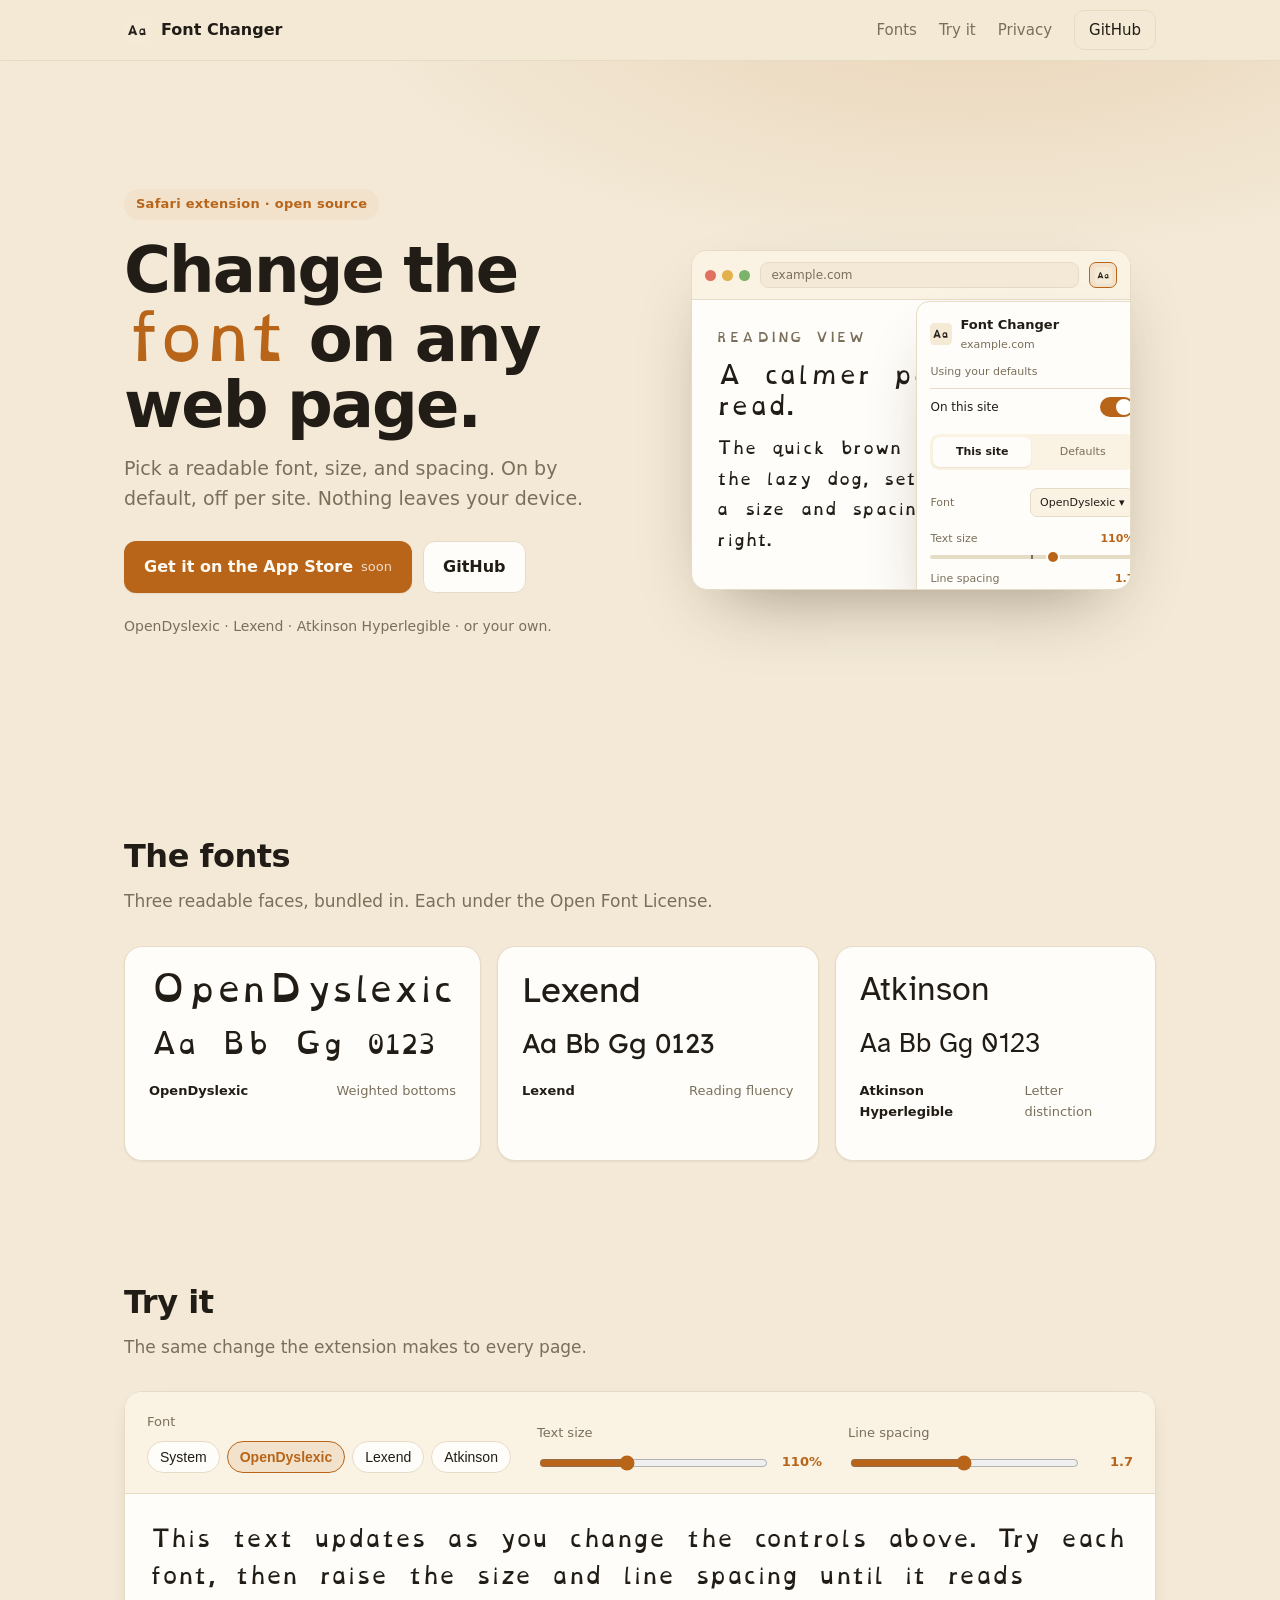
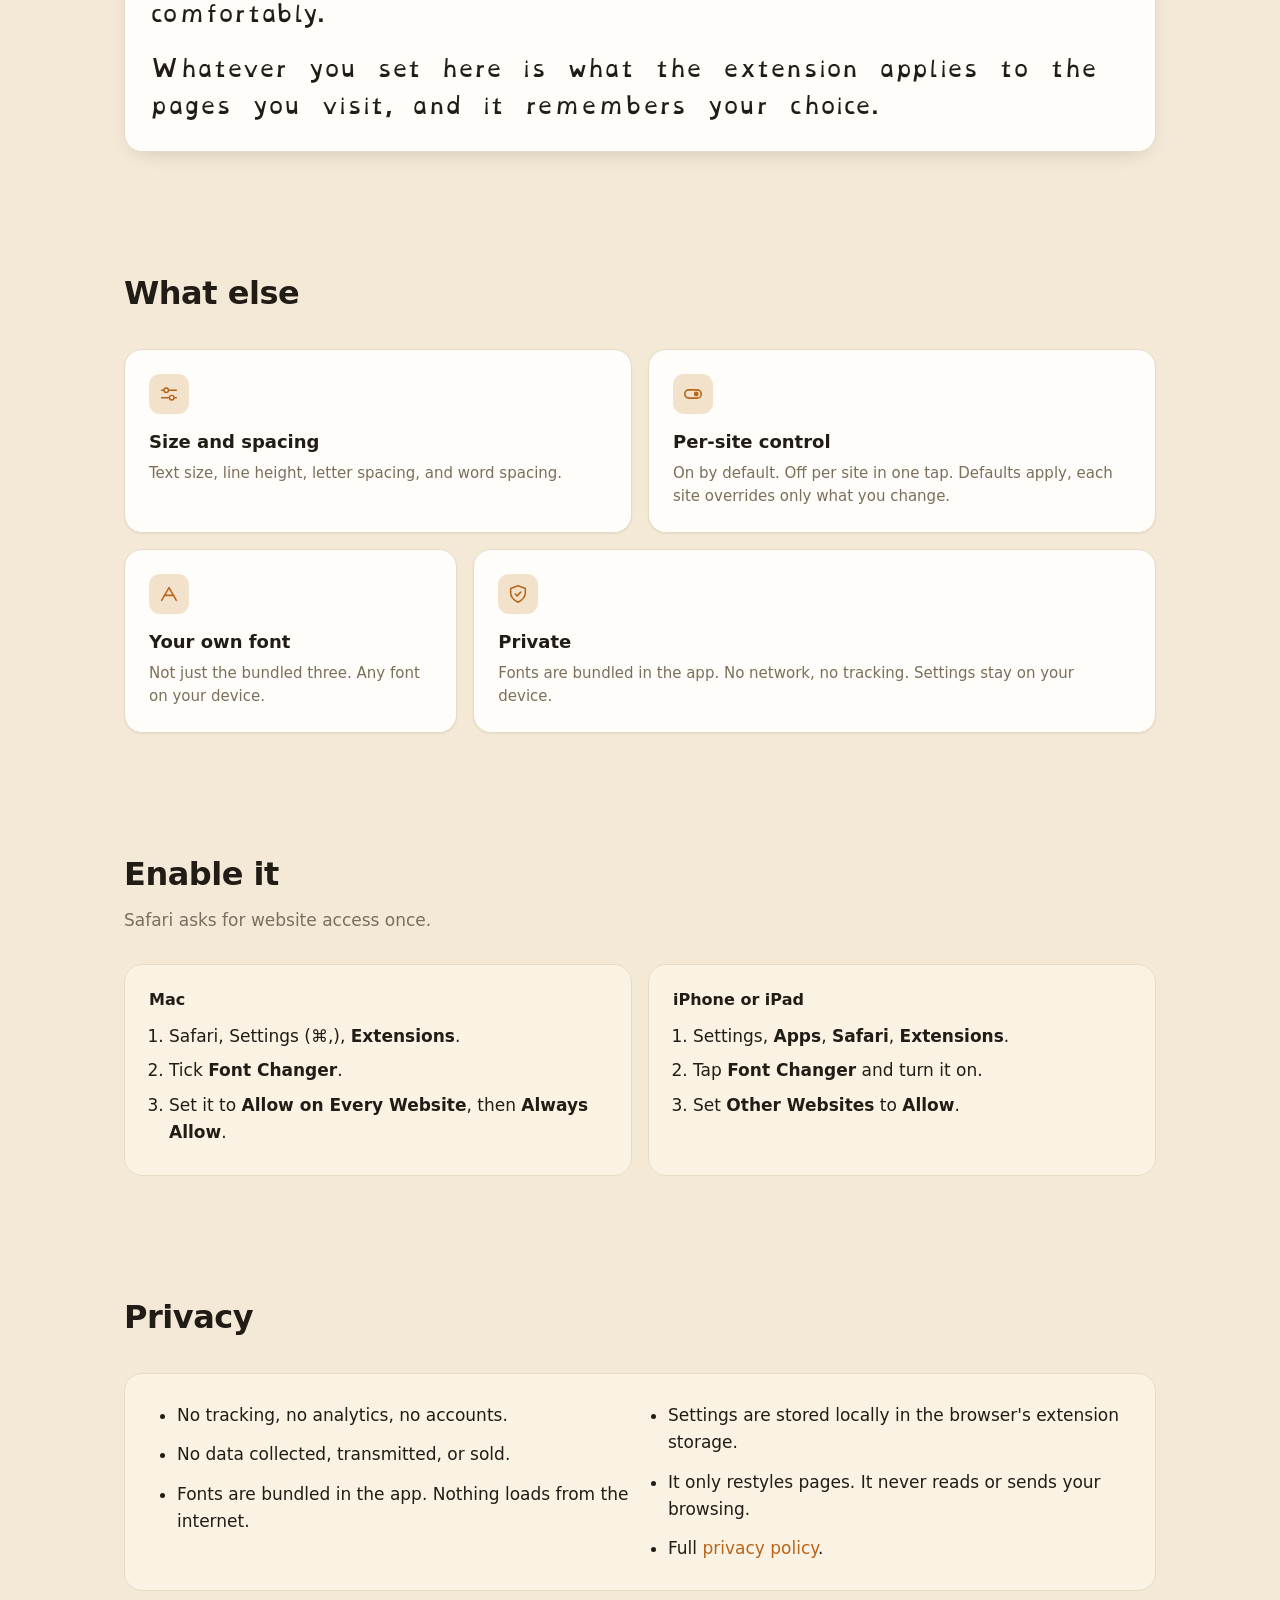
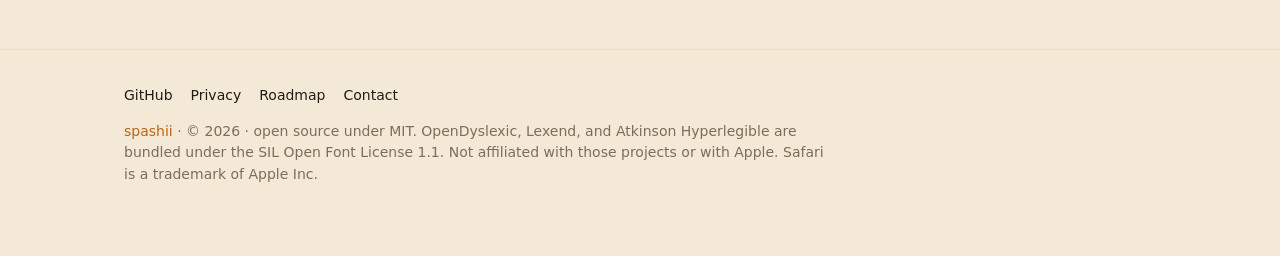
==== docs/index.html @ f7fbf305 "Font Changer: Safari web extension, bundled fonts, and landing site" ====
<!DOCTYPE html>
<html lang="en">
  <head>
    <meta charset="utf-8" />
    <meta name="viewport" content="width=device-width, initial-scale=1" />
    <title>Font Changer</title>
    <meta name="description" content="A font switcher for Safari. Readable fonts, size, and spacing. On by default, off per site. Open source. Nothing leaves your device." />
    <meta name="theme-color" content="#f3e9d6" media="(prefers-color-scheme: light)" />
    <meta name="theme-color" content="#17140f" media="(prefers-color-scheme: dark)" />
    <link rel="icon" href="icon.svg" type="image/svg+xml" />
    <link rel="apple-touch-icon" href="icon-512.png" />
    <meta property="og:type" content="website" />
    <meta property="og:title" content="Font Changer" />
    <meta property="og:description" content="A font switcher for Safari. Readable fonts, size, and spacing. On by default, off per site. Open source." />
    <meta property="og:image" content="og.png" />
    <meta name="twitter:card" content="summary_large_image" />
    <style>
      :root {
        --bg: #f3e9d6;
        --bg2: #fffdf9;
        --tint: #faf2e3;
        --ink: #211d16;
        --muted: #7a6f5b;
        --line: #e6dcc6;
        --accent: #b8651a;
        --accent-soft: #f2e2cb;
        --btn-fg: #fffaf2;
        --sh-sm: 0 1px 2px rgba(40, 28, 10, 0.07);
        --sh-md: 0 8px 24px -14px rgba(40, 28, 10, 0.3);
        --sh-lg: 0 30px 70px -30px rgba(40, 28, 10, 0.45);
        --r: 18px;
        --maxw: 1080px;
        color-scheme: light dark;
      }
      @media (prefers-color-scheme: dark) {
        :root {
          --bg: #17140f;
          --bg2: #221d16;
          --tint: #1f1b14;
          --ink: #f2e8d4;
          --muted: #a99e86;
          --line: #332d24;
          --accent: #e6a35a;
          --accent-soft: #352819;
          --btn-fg: #1c160d;
          --sh-sm: 0 1px 2px rgba(0, 0, 0, 0.3);
          --sh-md: 0 10px 28px -14px rgba(0, 0, 0, 0.55);
          --sh-lg: 0 34px 80px -30px rgba(0, 0, 0, 0.7);
        }
      }

      * { box-sizing: border-box; }
      html { scroll-behavior: smooth; }
      @media (prefers-reduced-motion: reduce) { html { scroll-behavior: auto; } * { transition: none !important; } }

      body {
        margin: 0;
        background: var(--bg);
        color: var(--ink);
        font: 17px/1.6 -apple-system, BlinkMacSystemFont, "Segoe UI", system-ui, sans-serif;
        -webkit-font-smoothing: antialiased;
      }
      a { color: var(--accent); text-decoration: none; }
      a:hover { text-decoration: underline; }
      .wrap { max-width: var(--maxw); margin: 0 auto; padding: 0 24px; }
      .od { font-family: "OpenDyslexicWeb", system-ui, sans-serif; }

      .skip { position: absolute; left: -9999px; top: 8px; background: var(--bg2); color: var(--ink); padding: 8px 12px; border-radius: 8px; border: 1px solid var(--line); }
      .skip:focus { left: 12px; z-index: 30; }

      header.nav { position: sticky; top: 0; z-index: 20; background: color-mix(in srgb, var(--bg) 86%, transparent); backdrop-filter: blur(10px); border-bottom: 1px solid var(--line); }
      .nav .wrap { display: flex; align-items: center; gap: 16px; height: 60px; }
      .brand { display: flex; align-items: center; gap: 10px; font-weight: 600; color: var(--ink); font-size: 16px; }
      .brand .brandmark { width: 27px; height: 27px; display: block; }
      .nav nav { margin-left: auto; display: flex; align-items: center; gap: 22px; }
      .nav nav a { color: var(--muted); font-size: 15px; }
      .nav nav a:hover { color: var(--ink); text-decoration: none; }
      .nav .ghost { border: 1px solid var(--line); padding: 7px 14px; border-radius: 10px; color: var(--ink); }

      .hero { position: relative; overflow: hidden; }
      .hero::before { content: ""; position: absolute; inset: -10% -10% auto -10%; height: 460px; background: radial-gradient(900px 380px at 72% 0%, color-mix(in srgb, var(--accent) 16%, transparent), transparent 70%); pointer-events: none; }
      .hero .wrap { position: relative; display: grid; grid-template-columns: 1.02fr 1fr; gap: 44px; align-items: center; padding-top: 70px; padding-bottom: 64px; }
      .eyebrow { display: inline-flex; align-items: center; gap: 7px; font-size: 13px; font-weight: 600; letter-spacing: 0.02em; color: var(--accent); background: var(--accent-soft); padding: 5px 12px; border-radius: 999px; }
      h1 { margin: 18px 0 14px; font-size: clamp(38px, 5.6vw, 64px); line-height: 1.03; letter-spacing: -0.03em; font-weight: 700; }
      h1 .od { color: var(--accent); font-weight: 400; }
      .lede { margin: 0; max-width: 42ch; font-size: 19px; color: var(--muted); }
      .cta { display: flex; flex-wrap: wrap; gap: 11px; margin-top: 28px; }
      .btn { display: inline-flex; align-items: center; gap: 8px; padding: 12px 19px; border-radius: 12px; font-size: 16px; font-weight: 600; border: 1px solid transparent; cursor: pointer; }
      .btn.primary { background: var(--accent); color: var(--btn-fg); box-shadow: var(--sh-sm); }
      .btn.primary:hover { text-decoration: none; filter: brightness(1.05); }
      .btn.ghost { background: var(--bg2); border-color: var(--line); color: var(--ink); }
      .btn.ghost:hover { text-decoration: none; border-color: var(--accent); }
      .btn .sub { font-weight: 400; opacity: 0.8; font-size: 13px; }
      .names { margin-top: 22px; font-size: 14px; color: var(--muted); }

      .mock { position: relative; justify-self: center; width: 100%; max-width: 440px; }
      .win { position: relative; background: var(--bg2); border: 1px solid var(--line); border-radius: 16px; box-shadow: var(--sh-lg); overflow: hidden; }
      .win-bar { display: flex; align-items: center; gap: 10px; padding: 11px 13px; border-bottom: 1px solid var(--line); background: var(--tint); }
      .dots { display: flex; gap: 6px; }
      .dots i { width: 11px; height: 11px; border-radius: 50%; background: var(--line); }
      .dots i:nth-child(1) { background: #e1705f; }
      .dots i:nth-child(2) { background: #e3b04b; }
      .dots i:nth-child(3) { background: #7bb36b; }
      .addr { flex: 1; height: 26px; border-radius: 8px; background: var(--bg); border: 1px solid var(--line); display: flex; align-items: center; padding: 0 10px; font-size: 12px; color: var(--muted); }
      .extbtn { width: 28px; height: 26px; border-radius: 7px; border: 1px solid var(--accent); background: var(--accent-soft); display: flex; align-items: center; justify-content: center; }
      .extbtn svg { width: 17px; height: 17px; display: block; }
      .win-body { padding: 26px 24px 34px; }
      .win-body .kicker { font-size: 12px; letter-spacing: 0.08em; text-transform: uppercase; color: var(--muted); margin: 0 0 10px; }
      .win-body h3 { font-family: "OpenDyslexicWeb", system-ui, sans-serif; font-weight: 400; font-size: 24px; line-height: 1.3; margin: 0 0 12px; }
      .win-body p { font-family: "OpenDyslexicWeb", system-ui, sans-serif; font-size: 16px; line-height: 1.9; letter-spacing: 0.01em; color: var(--ink); margin: 0; }

      .pop { position: absolute; top: 50px; right: -18px; width: 232px; background: var(--bg2); border: 1px solid var(--line); border-radius: 13px; box-shadow: var(--sh-lg); padding: 13px; font-size: 12px; }
      .pop-head { display: flex; align-items: center; gap: 8px; margin-bottom: 9px; }
      .pop-logo { width: 22px; height: 22px; display: block; }
      .pop-title { font-weight: 600; font-size: 13px; }
      .pop-host { color: var(--muted); font-size: 11px; }
      .pop-status { color: var(--muted); font-size: 11px; padding-bottom: 8px; }
      .pop-row { display: flex; align-items: center; justify-content: space-between; padding: 8px 0; border-top: 1px solid var(--line); }
      .switch { width: 34px; height: 20px; border-radius: 999px; background: var(--accent); position: relative; }
      .switch::after { content: ""; position: absolute; top: 2px; left: 16px; width: 16px; height: 16px; border-radius: 50%; background: #fff; }
      .pop-seg { display: flex; gap: 3px; padding: 3px; margin: 9px 0; background: var(--tint); border-radius: 9px; }
      .pop-seg span { flex: 1; text-align: center; padding: 6px 0; border-radius: 7px; color: var(--muted); font-size: 11px; }
      .pop-seg span.on { background: var(--bg2); color: var(--ink); font-weight: 600; box-shadow: var(--sh-sm); }
      .pop-field { display: flex; align-items: center; justify-content: space-between; padding: 9px 0 4px; }
      .pop-lab { color: var(--muted); font-size: 11px; }
      .pop-select { border: 1px solid var(--line); border-radius: 7px; padding: 5px 9px; font-size: 11px; background: var(--tint); }
      .pop-srow { padding: 9px 0 2px; }
      .pop-srow-head { display: flex; justify-content: space-between; margin-bottom: 7px; }
      .pop-val { color: var(--accent); font-weight: 600; font-size: 11px; }
      .track { position: relative; height: 4px; border-radius: 2px; background: linear-gradient(to right, var(--line) 0 calc(50% - 1px), var(--muted) calc(50% - 1px) calc(50% + 1px), var(--line) calc(50% + 1px) 100%); }
      .track .thumb { position: absolute; top: 50%; width: 14px; height: 14px; border-radius: 50%; background: var(--accent); border: 2px solid var(--bg2); transform: translate(-50%, -50%); }

      section { padding: 58px 0; }
      .head { margin: 0 0 30px; }
      .head h2 { margin: 0; font-size: clamp(24px, 3.6vw, 32px); letter-spacing: -0.015em; }
      .head p { margin: 6px 0 0; color: var(--muted); }

      .specimens { display: grid; grid-template-columns: repeat(3, 1fr); gap: 16px; }
      .spec { background: var(--bg2); border: 1px solid var(--line); border-radius: var(--r); padding: 24px; box-shadow: var(--sh-sm); }
      .spec .big { font-size: 34px; line-height: 1.1; margin: 0 0 14px; }
      .spec .glyphs { font-size: 27px; color: var(--ink); margin: 0 0 16px; }
      .spec .cap { font-size: 13px; color: var(--muted); display: flex; justify-content: space-between; gap: 8px; }
      .spec .cap b { color: var(--ink); font-weight: 600; }

      .demo { background: var(--bg2); border: 1px solid var(--line); border-radius: var(--r); box-shadow: var(--sh-md); overflow: hidden; }
      .demo-bar { display: flex; flex-wrap: wrap; gap: 16px 26px; align-items: flex-end; padding: 20px 22px; background: var(--tint); border-bottom: 1px solid var(--line); }
      .chipset { display: flex; flex-direction: column; gap: 8px; }
      .lab { font-size: 13px; color: var(--muted); font-weight: 500; }
      .chips { display: flex; flex-wrap: wrap; gap: 7px; }
      .chip { padding: 7px 12px; border-radius: 999px; border: 1px solid var(--line); background: var(--bg2); color: var(--ink); font-size: 14px; cursor: pointer; }
      .chip[aria-pressed="true"] { border-color: var(--accent); background: var(--accent-soft); color: var(--accent); font-weight: 600; }
      .chip:focus-visible { outline: 2px solid var(--accent); outline-offset: 2px; }
      .control { display: flex; flex-direction: column; gap: 8px; min-width: 170px; flex: 1; }
      .control .row { display: flex; align-items: center; gap: 10px; }
      .control input[type="range"] { flex: 1; accent-color: var(--accent); }
      .control output { font-size: 13px; color: var(--accent); font-weight: 600; min-width: 42px; text-align: right; font-variant-numeric: tabular-nums; }
      .sample { margin: 0; padding: 26px 24px; font-family: "OpenDyslexicWeb", system-ui, sans-serif; font-size: 20px; line-height: 1.7; }
      .sample p { margin: 0 0 0.8em; }
      .sample p:last-child { margin-bottom: 0; }

      .bento { display: grid; grid-template-columns: repeat(6, 1fr); gap: 16px; }
      .cell { background: var(--bg2); border: 1px solid var(--line); border-radius: var(--r); padding: 24px; box-shadow: var(--sh-sm); }
      .cell.a { grid-column: span 3; }
      .cell.b { grid-column: span 3; }
      .cell.c { grid-column: span 2; }
      .cell.d { grid-column: span 4; }
      .ic { width: 40px; height: 40px; border-radius: 11px; background: var(--accent-soft); display: flex; align-items: center; justify-content: center; color: var(--accent); margin-bottom: 14px; }
      .cell h3 { margin: 0 0 5px; font-size: 18px; }
      .cell p { margin: 0; color: var(--muted); font-size: 15px; line-height: 1.55; }

      .steps { display: grid; grid-template-columns: 1fr 1fr; gap: 16px; }
      .stepcard { background: var(--tint); border: 1px solid var(--line); border-radius: var(--r); padding: 22px 24px; }
      .stepcard h3 { margin: 0 0 11px; font-size: 16px; }
      .stepcard ol { margin: 0; padding-left: 20px; }
      .stepcard li { margin: 7px 0; }
      .stepcard b { font-weight: 600; }

      .privacy { background: var(--tint); border: 1px solid var(--line); border-radius: var(--r); padding: 28px 32px; }
      .privacy ul { margin: 0; padding-left: 20px; columns: 2; column-gap: 36px; }
      .privacy li { margin: 0 0 12px; break-inside: avoid; }

      footer { border-top: 1px solid var(--line); padding: 34px 0 56px; color: var(--muted); font-size: 14px; }
      footer .links { display: flex; flex-wrap: wrap; gap: 18px; margin-bottom: 14px; }
      footer .links a { color: var(--ink); }
      footer .fine { line-height: 1.55; max-width: 80ch; }

      :focus-visible { outline: 2px solid var(--accent); outline-offset: 2px; }

      @media (max-width: 860px) {
        .hero .wrap { grid-template-columns: 1fr; gap: 36px; padding-top: 48px; }
        .mock { max-width: 400px; }
        .specimens { grid-template-columns: 1fr; }
        .bento { grid-template-columns: 1fr; }
        .cell.a, .cell.b, .cell.c, .cell.d { grid-column: auto; }
        .steps { grid-template-columns: 1fr; }
        .privacy ul { columns: 1; }
      }
    </style>
  </head>
  <body>
    <svg width="0" height="0" aria-hidden="true" style="position: absolute"><symbol id="fc-logo" viewBox="0 0 1024 1024"><rect width="1024" height="1024" rx="210" fill="#F4EAD5" /><path fill="#23211C" d="M153.4 680.9L244.1 680.9L261.3 625.0L395.9 625.0L409.3 680.9L503.4 680.9L358.9 314.5L298.3 314.5ZM283.3 545.4L328.0 397.9L374.4 545.4ZM684.0 688.6C711.5 688.6 736.0 678.7 754.1 664.1L754.1 680.9L817.8 680.9L790.2 438.3L740.3 438.3L742.1 452.1C726.6 443.1 701.2 436.6 681.9 436.2C619.9 434.9 585.1 496.8 582.1 569.9C579.1 643.9 610.9 688.6 684.0 688.6ZM678.9 609.0C626.8 609.0 617.8 603.0 630.3 555.3C647.0 491.7 664.2 486.9 683.6 486.9C734.3 486.9 734.8 518.3 744.2 551.4C757.1 596.6 743.8 609.0 678.9 609.0Z" /></symbol></svg>
    <a class="skip" href="#main">Skip to content</a>

    <header class="nav">
      <div class="wrap">
        <a class="brand" href="#top"><svg class="brandmark" aria-hidden="true"><use href="#fc-logo" /></svg>Font Changer</a>
        <nav>
          <a href="#fonts">Fonts</a>
          <a href="#try">Try it</a>
          <a href="#privacy">Privacy</a>
          <a class="ghost" href="https://github.com/spashii/font-changer">GitHub</a>
        </nav>
      </div>
    </header>

    <main id="main">
      <div id="top"></div>

      <section class="hero">
        <div class="wrap">
          <div>
            <span class="eyebrow">Safari extension · open source</span>
            <h1>Change the <span class="od">font</span> on any web page.</h1>
            <p class="lede">Pick a readable font, size, and spacing. On by default, off per site. Nothing leaves your device.</p>
            <div class="cta">
              <a class="btn primary" href="https://github.com/spashii/font-changer">Get it on the App Store <span class="sub">soon</span></a>
              <a class="btn ghost" href="https://github.com/spashii/font-changer">GitHub</a>
            </div>
            <p class="names">OpenDyslexic · Lexend · Atkinson Hyperlegible · or your own.</p>
          </div>

          <div class="mock">
            <div class="win">
              <div class="win-bar">
                <span class="dots" aria-hidden="true"><i></i><i></i><i></i></span>
                <span class="addr">example.com</span>
                <span class="extbtn" aria-hidden="true"><svg><use href="#fc-logo" /></svg></span>
              </div>
              <div class="win-body">
                <p class="kicker">Reading view</p>
                <h3>A calmer page to read.</h3>
                <p>The quick brown fox jumps over the lazy dog, set in your font at a size and spacing that feel right.</p>
              </div>
              <div class="pop" aria-hidden="true">
                <div class="pop-head">
                  <svg class="pop-logo"><use href="#fc-logo" /></svg>
                  <div><div class="pop-title">Font Changer</div><div class="pop-host">example.com</div></div>
                </div>
                <div class="pop-status">Using your defaults</div>
                <div class="pop-row"><span>On this site</span><span class="switch"></span></div>
                <div class="pop-seg"><span class="on">This site</span><span>Defaults</span></div>
                <div class="pop-field"><span class="pop-lab">Font</span><span class="pop-select">OpenDyslexic ▾</span></div>
                <div class="pop-srow">
                  <div class="pop-srow-head"><span class="pop-lab">Text size</span><span class="pop-val">110%</span></div>
                  <div class="track"><span class="thumb" style="left: 60%"></span></div>
                </div>
                <div class="pop-srow">
                  <div class="pop-srow-head"><span class="pop-lab">Line spacing</span><span class="pop-val">1.7</span></div>
                  <div class="track"><span class="thumb" style="left: 50%"></span></div>
                </div>
              </div>
            </div>
          </div>
        </div>
      </section>

      <section id="fonts">
        <div class="wrap">
          <div class="head"><h2>The fonts</h2><p>Three readable faces, bundled in. Each under the Open Font License.</p></div>
          <div class="specimens">
            <div class="spec">
              <p class="big od">OpenDyslexic</p>
              <p class="glyphs od">Aa Bb Gg 0123</p>
              <p class="cap"><b>OpenDyslexic</b><span>Weighted bottoms</span></p>
            </div>
            <div class="spec">
              <p class="big" style="font-family: 'LexendWeb', system-ui, sans-serif">Lexend</p>
              <p class="glyphs" style="font-family: 'LexendWeb', system-ui, sans-serif">Aa Bb Gg 0123</p>
              <p class="cap"><b>Lexend</b><span>Reading fluency</span></p>
            </div>
            <div class="spec">
              <p class="big" style="font-family: 'AtkinsonHyperlegibleWeb', system-ui, sans-serif">Atkinson</p>
              <p class="glyphs" style="font-family: 'AtkinsonHyperlegibleWeb', system-ui, sans-serif">Aa Bb Gg 0123</p>
              <p class="cap"><b>Atkinson Hyperlegible</b><span>Letter distinction</span></p>
            </div>
          </div>
        </div>
      </section>

      <section id="try">
        <div class="wrap">
          <div class="head"><h2>Try it</h2><p>The same change the extension makes to every page.</p></div>
          <div class="demo">
            <div class="demo-bar">
              <div class="chipset">
                <span class="lab" id="font-lab">Font</span>
                <div class="chips" role="group" aria-labelledby="font-lab" id="fontChips">
                  <button class="chip" type="button" data-font="system" aria-pressed="false">System</button>
                  <button class="chip" type="button" data-font="OpenDyslexicWeb" aria-pressed="true">OpenDyslexic</button>
                  <button class="chip" type="button" data-font="LexendWeb" aria-pressed="false">Lexend</button>
                  <button class="chip" type="button" data-font="AtkinsonHyperlegibleWeb" aria-pressed="false">Atkinson</button>
                </div>
              </div>
              <div class="control">
                <label class="lab" for="size">Text size</label>
                <div class="row"><input id="size" type="range" min="80" max="160" step="5" value="110" /><output id="sizeOut">110%</output></div>
              </div>
              <div class="control">
                <label class="lab" for="lh">Line spacing</label>
                <div class="row"><input id="lh" type="range" min="1.2" max="2.2" step="0.1" value="1.7" /><output id="lhOut">1.7</output></div>
              </div>
            </div>
            <div class="sample" id="sample">
              <p>This text updates as you change the controls above. Try each font, then raise the size and line spacing until it reads comfortably.</p>
              <p>Whatever you set here is what the extension applies to the pages you visit, and it remembers your choice.</p>
            </div>
          </div>
        </div>
      </section>

      <section id="features">
        <div class="wrap">
          <div class="head"><h2>What else</h2></div>
          <div class="bento">
            <div class="cell a">
              <div class="ic" aria-hidden="true"><svg width="22" height="22" viewBox="0 0 24 24" fill="none" stroke="currentColor" stroke-width="1.7" stroke-linecap="round" stroke-linejoin="round"><path d="M4 8h16" /><circle cx="9" cy="8" r="2.4" fill="var(--bg2)" /><path d="M4 16h16" /><circle cx="15" cy="16" r="2.4" fill="var(--bg2)" /></svg></div>
              <h3>Size and spacing</h3>
              <p>Text size, line height, letter spacing, and word spacing.</p>
            </div>
            <div class="cell b">
              <div class="ic" aria-hidden="true"><svg width="22" height="22" viewBox="0 0 24 24" fill="none" stroke="currentColor" stroke-width="1.7" stroke-linecap="round" stroke-linejoin="round"><rect x="3" y="7.5" width="18" height="9" rx="4.5" /><circle cx="15.5" cy="12" r="2.6" fill="currentColor" stroke="none" /></svg></div>
              <h3>Per-site control</h3>
              <p>On by default. Off per site in one tap. Defaults apply, each site overrides only what you change.</p>
            </div>
            <div class="cell c">
              <div class="ic" aria-hidden="true"><svg width="22" height="22" viewBox="0 0 24 24" fill="none" stroke="currentColor" stroke-width="1.7" stroke-linecap="round" stroke-linejoin="round"><path d="M4 19 12 5l8 14" /><path d="M7.2 13.5h9.6" /></svg></div>
              <h3>Your own font</h3>
              <p>Not just the bundled three. Any font on your device.</p>
            </div>
            <div class="cell d">
              <div class="ic" aria-hidden="true"><svg width="22" height="22" viewBox="0 0 24 24" fill="none" stroke="currentColor" stroke-width="1.7" stroke-linecap="round" stroke-linejoin="round"><path d="M12 3l8 3v5c0 5-4 8-8 10-4-2-8-5-8-10V6z" /><path d="M9 12l2 2 4-4" /></svg></div>
              <h3>Private</h3>
              <p>Fonts are bundled in the app. No network, no tracking. Settings stay on your device.</p>
            </div>
          </div>
        </div>
      </section>

      <section id="install">
        <div class="wrap">
          <div class="head"><h2>Enable it</h2><p>Safari asks for website access once.</p></div>
          <div class="steps">
            <div class="stepcard">
              <h3>Mac</h3>
              <ol>
                <li>Safari, Settings (&#8984;,), <b>Extensions</b>.</li>
                <li>Tick <b>Font Changer</b>.</li>
                <li>Set it to <b>Allow on Every Website</b>, then <b>Always Allow</b>.</li>
              </ol>
            </div>
            <div class="stepcard">
              <h3>iPhone or iPad</h3>
              <ol>
                <li>Settings, <b>Apps</b>, <b>Safari</b>, <b>Extensions</b>.</li>
                <li>Tap <b>Font Changer</b> and turn it on.</li>
                <li>Set <b>Other Websites</b> to <b>Allow</b>.</li>
              </ol>
            </div>
          </div>
        </div>
      </section>

      <section id="privacy">
        <div class="wrap">
          <div class="head"><h2>Privacy</h2></div>
          <div class="privacy">
            <ul>
              <li>No tracking, no analytics, no accounts.</li>
              <li>No data collected, transmitted, or sold.</li>
              <li>Fonts are bundled in the app. Nothing loads from the internet.</li>
              <li>Settings are stored locally in the browser's extension storage.</li>
              <li>It only restyles pages. It never reads or sends your browsing.</li>
              <li>Full <a href="privacy.html">privacy policy</a>.</li>
            </ul>
          </div>
        </div>
      </section>
    </main>

    <footer>
      <div class="wrap">
        <div class="links">
          <a href="https://github.com/spashii/font-changer">GitHub</a>
          <a href="privacy.html">Privacy</a>
          <a href="https://github.com/spashii/font-changer/blob/main/ROADMAP.md">Roadmap</a>
          <a href="mailto:sameer@dembrane.com">Contact</a>
        </div>
        <p class="fine"><a href="https://github.com/spashii">spashii</a> · &copy; 2026 · open source under MIT. OpenDyslexic, Lexend, and Atkinson Hyperlegible are bundled under the SIL Open Font License 1.1. Not affiliated with those projects or with Apple. Safari is a trademark of Apple Inc.</p>
      </div>
    </footer>

    <style id="webfonts">
      @font-face { font-family: "OpenDyslexicWeb"; font-weight: 400; font-display: swap; src: url("[data-uri]") format("woff2"); }
      @font-face { font-family: "LexendWeb"; font-weight: 400; font-display: swap; src: url("[data-uri]") format("woff2"); }
      @font-face { font-family: "AtkinsonHyperlegibleWeb"; font-weight: 400; font-display: swap; src: url("[data-uri]") format("woff2"); }
    </style>
    <script>
      (function () {
        var sample = document.getElementById("sample");
        var chips = Array.prototype.slice.call(document.querySelectorAll("#fontChips .chip"));
        var size = document.getElementById("size"), sizeOut = document.getElementById("sizeOut");
        var lh = document.getElementById("lh"), lhOut = document.getElementById("lhOut");
        chips.forEach(function (c) {
          c.addEventListener("click", function () {
            chips.forEach(function (x) { x.setAttribute("aria-pressed", "false"); });
            c.setAttribute("aria-pressed", "true");
            var f = c.getAttribute("data-font");
            sample.style.fontFamily = f === "system" ? '-apple-system, BlinkMacSystemFont, "Segoe UI", system-ui, sans-serif' : '"' + f + '", system-ui, sans-serif';
          });
        });
        size.addEventListener("input", function () { sizeOut.textContent = size.value + "%"; sample.style.fontSize = (20 * size.value / 100).toFixed(1) + "px"; });
        lh.addEventListener("input", function () { lhOut.textContent = (+lh.value).toFixed(1); sample.style.lineHeight = lh.value; });
        sample.style.fontSize = (20 * size.value / 100).toFixed(1) + "px";
        sample.style.lineHeight = lh.value;
      })();
    </script>
  </body>
</html>
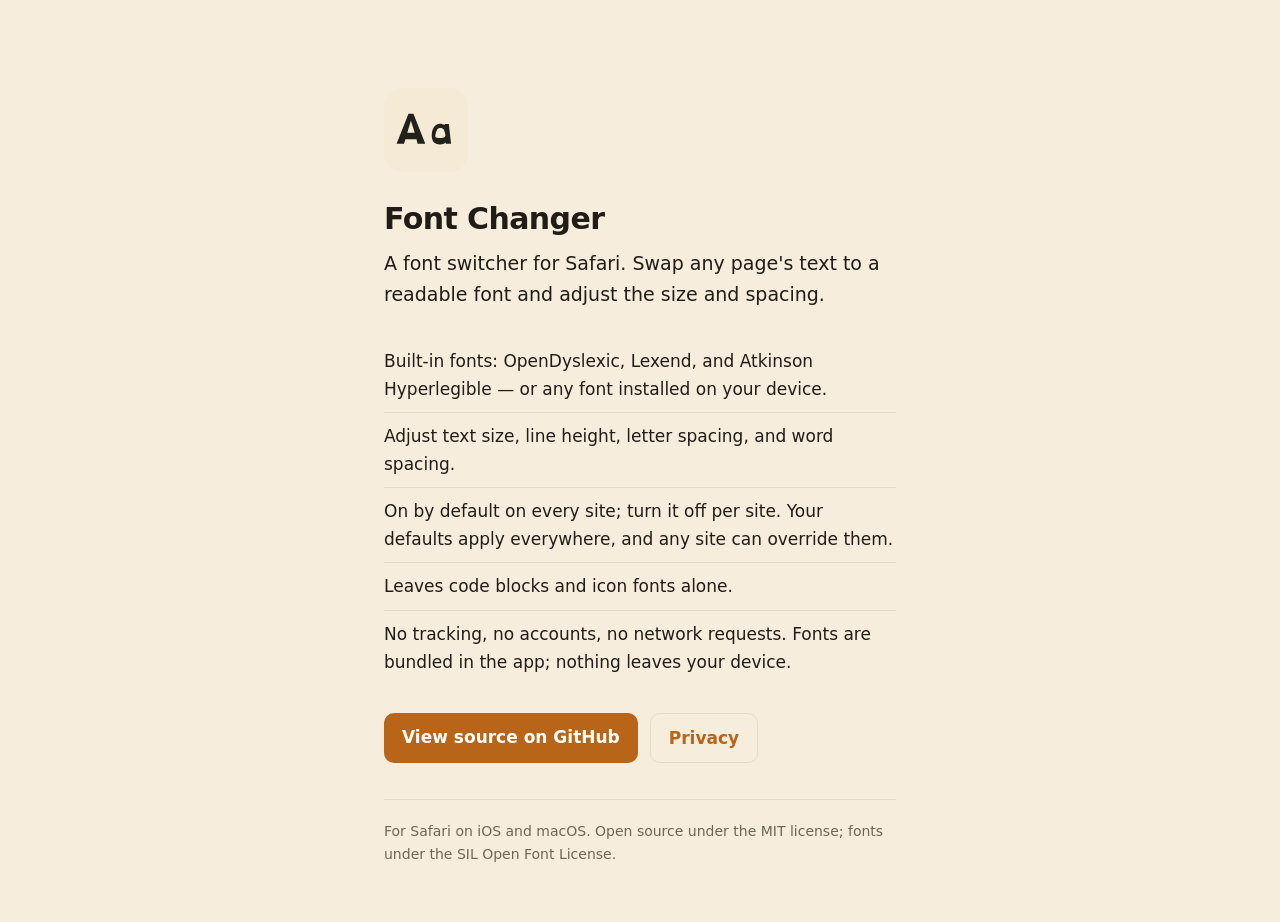
==== commit 3298ff08: "Site: minimal grounded landing page; rounded app icon" ====
--- a/docs/index.html
+++ b/docs/index.html
@@ -4,9 +4,9 @@
     <meta charset="utf-8" />
     <meta name="viewport" content="width=device-width, initial-scale=1" />
     <title>Font Changer</title>
-    <meta name="description" content="A font switcher for Safari. Readable fonts, size, and spacing. On by default, off per site. Open source. Nothing leaves your device." />
-    <meta name="theme-color" content="#f3e9d6" media="(prefers-color-scheme: light)" />
-    <meta name="theme-color" content="#17140f" media="(prefers-color-scheme: dark)" />
+    <meta name="description" content="A font switcher for Safari. Swap any page's text to a readable font and adjust size and spacing. On by default, off per site. Open source. Nothing leaves your device." />
+    <meta name="theme-color" content="#f6eddd" media="(prefers-color-scheme: light)" />
+    <meta name="theme-color" content="#181511" media="(prefers-color-scheme: dark)" />
     <link rel="icon" href="icon.svg" type="image/svg+xml" />
     <link rel="apple-touch-icon" href="icon-512.png" />
     <meta property="og:type" content="website" />
@@ -16,413 +16,76 @@
     <meta name="twitter:card" content="summary_large_image" />
     <style>
       :root {
-        --bg: #f3e9d6;
-        --bg2: #fffdf9;
-        --tint: #faf2e3;
-        --ink: #211d16;
-        --muted: #7a6f5b;
+        --bg: #f6eddd;
+        --fg: #211d16;
+        --muted: #6f6552;
         --line: #e6dcc6;
         --accent: #b8651a;
-        --accent-soft: #f2e2cb;
-        --btn-fg: #fffaf2;
-        --sh-sm: 0 1px 2px rgba(40, 28, 10, 0.07);
-        --sh-md: 0 8px 24px -14px rgba(40, 28, 10, 0.3);
-        --sh-lg: 0 30px 70px -30px rgba(40, 28, 10, 0.45);
-        --r: 18px;
-        --maxw: 1080px;
         color-scheme: light dark;
       }
       @media (prefers-color-scheme: dark) {
         :root {
-          --bg: #17140f;
-          --bg2: #221d16;
-          --tint: #1f1b14;
-          --ink: #f2e8d4;
+          --bg: #181511;
+          --fg: #f2e8d4;
           --muted: #a99e86;
           --line: #332d24;
           --accent: #e6a35a;
-          --accent-soft: #352819;
-          --btn-fg: #1c160d;
-          --sh-sm: 0 1px 2px rgba(0, 0, 0, 0.3);
-          --sh-md: 0 10px 28px -14px rgba(0, 0, 0, 0.55);
-          --sh-lg: 0 34px 80px -30px rgba(0, 0, 0, 0.7);
         }
       }
-
       * { box-sizing: border-box; }
-      html { scroll-behavior: smooth; }
-      @media (prefers-reduced-motion: reduce) { html { scroll-behavior: auto; } * { transition: none !important; } }
-
       body {
         margin: 0;
         background: var(--bg);
-        color: var(--ink);
-        font: 17px/1.6 -apple-system, BlinkMacSystemFont, "Segoe UI", system-ui, sans-serif;
+        color: var(--fg);
+        font: 17px/1.65 -apple-system, BlinkMacSystemFont, "Segoe UI", system-ui, sans-serif;
         -webkit-font-smoothing: antialiased;
       }
-      a { color: var(--accent); text-decoration: none; }
-      a:hover { text-decoration: underline; }
-      .wrap { max-width: var(--maxw); margin: 0 auto; padding: 0 24px; }
-      .od { font-family: "OpenDyslexicWeb", system-ui, sans-serif; }
-
-      .skip { position: absolute; left: -9999px; top: 8px; background: var(--bg2); color: var(--ink); padding: 8px 12px; border-radius: 8px; border: 1px solid var(--line); }
-      .skip:focus { left: 12px; z-index: 30; }
-
-      header.nav { position: sticky; top: 0; z-index: 20; background: color-mix(in srgb, var(--bg) 86%, transparent); backdrop-filter: blur(10px); border-bottom: 1px solid var(--line); }
-      .nav .wrap { display: flex; align-items: center; gap: 16px; height: 60px; }
-      .brand { display: flex; align-items: center; gap: 10px; font-weight: 600; color: var(--ink); font-size: 16px; }
-      .brand .brandmark { width: 27px; height: 27px; display: block; }
-      .nav nav { margin-left: auto; display: flex; align-items: center; gap: 22px; }
-      .nav nav a { color: var(--muted); font-size: 15px; }
-      .nav nav a:hover { color: var(--ink); text-decoration: none; }
-      .nav .ghost { border: 1px solid var(--line); padding: 7px 14px; border-radius: 10px; color: var(--ink); }
-
-      .hero { position: relative; overflow: hidden; }
-      .hero::before { content: ""; position: absolute; inset: -10% -10% auto -10%; height: 460px; background: radial-gradient(900px 380px at 72% 0%, color-mix(in srgb, var(--accent) 16%, transparent), transparent 70%); pointer-events: none; }
-      .hero .wrap { position: relative; display: grid; grid-template-columns: 1.02fr 1fr; gap: 44px; align-items: center; padding-top: 70px; padding-bottom: 64px; }
-      .eyebrow { display: inline-flex; align-items: center; gap: 7px; font-size: 13px; font-weight: 600; letter-spacing: 0.02em; color: var(--accent); background: var(--accent-soft); padding: 5px 12px; border-radius: 999px; }
-      h1 { margin: 18px 0 14px; font-size: clamp(38px, 5.6vw, 64px); line-height: 1.03; letter-spacing: -0.03em; font-weight: 700; }
-      h1 .od { color: var(--accent); font-weight: 400; }
-      .lede { margin: 0; max-width: 42ch; font-size: 19px; color: var(--muted); }
-      .cta { display: flex; flex-wrap: wrap; gap: 11px; margin-top: 28px; }
-      .btn { display: inline-flex; align-items: center; gap: 8px; padding: 12px 19px; border-radius: 12px; font-size: 16px; font-weight: 600; border: 1px solid transparent; cursor: pointer; }
-      .btn.primary { background: var(--accent); color: var(--btn-fg); box-shadow: var(--sh-sm); }
-      .btn.primary:hover { text-decoration: none; filter: brightness(1.05); }
-      .btn.ghost { background: var(--bg2); border-color: var(--line); color: var(--ink); }
-      .btn.ghost:hover { text-decoration: none; border-color: var(--accent); }
-      .btn .sub { font-weight: 400; opacity: 0.8; font-size: 13px; }
-      .names { margin-top: 22px; font-size: 14px; color: var(--muted); }
-
-      .mock { position: relative; justify-self: center; width: 100%; max-width: 440px; }
-      .win { position: relative; background: var(--bg2); border: 1px solid var(--line); border-radius: 16px; box-shadow: var(--sh-lg); overflow: hidden; }
-      .win-bar { display: flex; align-items: center; gap: 10px; padding: 11px 13px; border-bottom: 1px solid var(--line); background: var(--tint); }
-      .dots { display: flex; gap: 6px; }
-      .dots i { width: 11px; height: 11px; border-radius: 50%; background: var(--line); }
-      .dots i:nth-child(1) { background: #e1705f; }
-      .dots i:nth-child(2) { background: #e3b04b; }
-      .dots i:nth-child(3) { background: #7bb36b; }
-      .addr { flex: 1; height: 26px; border-radius: 8px; background: var(--bg); border: 1px solid var(--line); display: flex; align-items: center; padding: 0 10px; font-size: 12px; color: var(--muted); }
-      .extbtn { width: 28px; height: 26px; border-radius: 7px; border: 1px solid var(--accent); background: var(--accent-soft); display: flex; align-items: center; justify-content: center; }
-      .extbtn svg { width: 17px; height: 17px; display: block; }
-      .win-body { padding: 26px 24px 34px; }
-      .win-body .kicker { font-size: 12px; letter-spacing: 0.08em; text-transform: uppercase; color: var(--muted); margin: 0 0 10px; }
-      .win-body h3 { font-family: "OpenDyslexicWeb", system-ui, sans-serif; font-weight: 400; font-size: 24px; line-height: 1.3; margin: 0 0 12px; }
-      .win-body p { font-family: "OpenDyslexicWeb", system-ui, sans-serif; font-size: 16px; line-height: 1.9; letter-spacing: 0.01em; color: var(--ink); margin: 0; }
-
-      .pop { position: absolute; top: 50px; right: -18px; width: 232px; background: var(--bg2); border: 1px solid var(--line); border-radius: 13px; box-shadow: var(--sh-lg); padding: 13px; font-size: 12px; }
-      .pop-head { display: flex; align-items: center; gap: 8px; margin-bottom: 9px; }
-      .pop-logo { width: 22px; height: 22px; display: block; }
-      .pop-title { font-weight: 600; font-size: 13px; }
-      .pop-host { color: var(--muted); font-size: 11px; }
-      .pop-status { color: var(--muted); font-size: 11px; padding-bottom: 8px; }
-      .pop-row { display: flex; align-items: center; justify-content: space-between; padding: 8px 0; border-top: 1px solid var(--line); }
-      .switch { width: 34px; height: 20px; border-radius: 999px; background: var(--accent); position: relative; }
-      .switch::after { content: ""; position: absolute; top: 2px; left: 16px; width: 16px; height: 16px; border-radius: 50%; background: #fff; }
-      .pop-seg { display: flex; gap: 3px; padding: 3px; margin: 9px 0; background: var(--tint); border-radius: 9px; }
-      .pop-seg span { flex: 1; text-align: center; padding: 6px 0; border-radius: 7px; color: var(--muted); font-size: 11px; }
-      .pop-seg span.on { background: var(--bg2); color: var(--ink); font-weight: 600; box-shadow: var(--sh-sm); }
-      .pop-field { display: flex; align-items: center; justify-content: space-between; padding: 9px 0 4px; }
-      .pop-lab { color: var(--muted); font-size: 11px; }
-      .pop-select { border: 1px solid var(--line); border-radius: 7px; padding: 5px 9px; font-size: 11px; background: var(--tint); }
-      .pop-srow { padding: 9px 0 2px; }
-      .pop-srow-head { display: flex; justify-content: space-between; margin-bottom: 7px; }
-      .pop-val { color: var(--accent); font-weight: 600; font-size: 11px; }
-      .track { position: relative; height: 4px; border-radius: 2px; background: linear-gradient(to right, var(--line) 0 calc(50% - 1px), var(--muted) calc(50% - 1px) calc(50% + 1px), var(--line) calc(50% + 1px) 100%); }
-      .track .thumb { position: absolute; top: 50%; width: 14px; height: 14px; border-radius: 50%; background: var(--accent); border: 2px solid var(--bg2); transform: translate(-50%, -50%); }
-
-      section { padding: 58px 0; }
-      .head { margin: 0 0 30px; }
-      .head h2 { margin: 0; font-size: clamp(24px, 3.6vw, 32px); letter-spacing: -0.015em; }
-      .head p { margin: 6px 0 0; color: var(--muted); }
-
-      .specimens { display: grid; grid-template-columns: repeat(3, 1fr); gap: 16px; }
-      .spec { background: var(--bg2); border: 1px solid var(--line); border-radius: var(--r); padding: 24px; box-shadow: var(--sh-sm); }
-      .spec .big { font-size: 34px; line-height: 1.1; margin: 0 0 14px; }
-      .spec .glyphs { font-size: 27px; color: var(--ink); margin: 0 0 16px; }
-      .spec .cap { font-size: 13px; color: var(--muted); display: flex; justify-content: space-between; gap: 8px; }
-      .spec .cap b { color: var(--ink); font-weight: 600; }
-
-      .demo { background: var(--bg2); border: 1px solid var(--line); border-radius: var(--r); box-shadow: var(--sh-md); overflow: hidden; }
-      .demo-bar { display: flex; flex-wrap: wrap; gap: 16px 26px; align-items: flex-end; padding: 20px 22px; background: var(--tint); border-bottom: 1px solid var(--line); }
-      .chipset { display: flex; flex-direction: column; gap: 8px; }
-      .lab { font-size: 13px; color: var(--muted); font-weight: 500; }
-      .chips { display: flex; flex-wrap: wrap; gap: 7px; }
-      .chip { padding: 7px 12px; border-radius: 999px; border: 1px solid var(--line); background: var(--bg2); color: var(--ink); font-size: 14px; cursor: pointer; }
-      .chip[aria-pressed="true"] { border-color: var(--accent); background: var(--accent-soft); color: var(--accent); font-weight: 600; }
-      .chip:focus-visible { outline: 2px solid var(--accent); outline-offset: 2px; }
-      .control { display: flex; flex-direction: column; gap: 8px; min-width: 170px; flex: 1; }
-      .control .row { display: flex; align-items: center; gap: 10px; }
-      .control input[type="range"] { flex: 1; accent-color: var(--accent); }
-      .control output { font-size: 13px; color: var(--accent); font-weight: 600; min-width: 42px; text-align: right; font-variant-numeric: tabular-nums; }
-      .sample { margin: 0; padding: 26px 24px; font-family: "OpenDyslexicWeb", system-ui, sans-serif; font-size: 20px; line-height: 1.7; }
-      .sample p { margin: 0 0 0.8em; }
-      .sample p:last-child { margin-bottom: 0; }
-
-      .bento { display: grid; grid-template-columns: repeat(6, 1fr); gap: 16px; }
-      .cell { background: var(--bg2); border: 1px solid var(--line); border-radius: var(--r); padding: 24px; box-shadow: var(--sh-sm); }
-      .cell.a { grid-column: span 3; }
-      .cell.b { grid-column: span 3; }
-      .cell.c { grid-column: span 2; }
-      .cell.d { grid-column: span 4; }
-      .ic { width: 40px; height: 40px; border-radius: 11px; background: var(--accent-soft); display: flex; align-items: center; justify-content: center; color: var(--accent); margin-bottom: 14px; }
-      .cell h3 { margin: 0 0 5px; font-size: 18px; }
-      .cell p { margin: 0; color: var(--muted); font-size: 15px; line-height: 1.55; }
-
-      .steps { display: grid; grid-template-columns: 1fr 1fr; gap: 16px; }
-      .stepcard { background: var(--tint); border: 1px solid var(--line); border-radius: var(--r); padding: 22px 24px; }
-      .stepcard h3 { margin: 0 0 11px; font-size: 16px; }
-      .stepcard ol { margin: 0; padding-left: 20px; }
-      .stepcard li { margin: 7px 0; }
-      .stepcard b { font-weight: 600; }
-
-      .privacy { background: var(--tint); border: 1px solid var(--line); border-radius: var(--r); padding: 28px 32px; }
-      .privacy ul { margin: 0; padding-left: 20px; columns: 2; column-gap: 36px; }
-      .privacy li { margin: 0 0 12px; break-inside: avoid; }
-
-      footer { border-top: 1px solid var(--line); padding: 34px 0 56px; color: var(--muted); font-size: 14px; }
-      footer .links { display: flex; flex-wrap: wrap; gap: 18px; margin-bottom: 14px; }
-      footer .links a { color: var(--ink); }
-      footer .fine { line-height: 1.55; max-width: 80ch; }
-
+      .wrap { max-width: 560px; margin: 0 auto; padding: 88px 24px 56px; }
+      .logo { width: 84px; height: 84px; display: block; }
+      h1 { font-size: 30px; letter-spacing: -0.02em; margin: 22px 0 4px; }
+      .tagline { font-size: 19px; margin: 0 0 28px; }
+      ul { margin: 0 0 28px; padding: 0; list-style: none; }
+      li { padding: 9px 0; border-top: 1px solid var(--line); }
+      li:first-child { border-top: 0; }
+      .actions { display: flex; flex-wrap: wrap; gap: 12px; margin: 0 0 36px; }
+      a.btn {
+        display: inline-block;
+        padding: 10px 18px;
+        border-radius: 10px;
+        background: var(--accent);
+        color: #fff;
+        font-weight: 600;
+        text-decoration: none;
+      }
+      @media (prefers-color-scheme: dark) { a.btn { color: #1c160d; } }
+      a.btn.ghost { background: transparent; color: var(--accent); border: 1px solid var(--line); }
+      footer { color: var(--muted); font-size: 14px; border-top: 1px solid var(--line); padding-top: 20px; }
+      footer a { color: var(--accent); }
       :focus-visible { outline: 2px solid var(--accent); outline-offset: 2px; }
-
-      @media (max-width: 860px) {
-        .hero .wrap { grid-template-columns: 1fr; gap: 36px; padding-top: 48px; }
-        .mock { max-width: 400px; }
-        .specimens { grid-template-columns: 1fr; }
-        .bento { grid-template-columns: 1fr; }
-        .cell.a, .cell.b, .cell.c, .cell.d { grid-column: auto; }
-        .steps { grid-template-columns: 1fr; }
-        .privacy ul { columns: 1; }
-      }
     </style>
   </head>
   <body>
-    <svg width="0" height="0" aria-hidden="true" style="position: absolute"><symbol id="fc-logo" viewBox="0 0 1024 1024"><rect width="1024" height="1024" rx="210" fill="#F4EAD5" /><path fill="#23211C" d="M153.4 680.9L244.1 680.9L261.3 625.0L395.9 625.0L409.3 680.9L503.4 680.9L358.9 314.5L298.3 314.5ZM283.3 545.4L328.0 397.9L374.4 545.4ZM684.0 688.6C711.5 688.6 736.0 678.7 754.1 664.1L754.1 680.9L817.8 680.9L790.2 438.3L740.3 438.3L742.1 452.1C726.6 443.1 701.2 436.6 681.9 436.2C619.9 434.9 585.1 496.8 582.1 569.9C579.1 643.9 610.9 688.6 684.0 688.6ZM678.9 609.0C626.8 609.0 617.8 603.0 630.3 555.3C647.0 491.7 664.2 486.9 683.6 486.9C734.3 486.9 734.8 518.3 744.2 551.4C757.1 596.6 743.8 609.0 678.9 609.0Z" /></symbol></svg>
-    <a class="skip" href="#main">Skip to content</a>
+    <main class="wrap">
+      <img class="logo" src="icon.svg" width="84" height="84" alt="Font Changer icon" />
+      <h1>Font Changer</h1>
+      <p class="tagline">A font switcher for Safari. Swap any page's text to a readable font and adjust the size and spacing.</p>
 
-    <header class="nav">
-      <div class="wrap">
-        <a class="brand" href="#top"><svg class="brandmark" aria-hidden="true"><use href="#fc-logo" /></svg>Font Changer</a>
-        <nav>
-          <a href="#fonts">Fonts</a>
-          <a href="#try">Try it</a>
-          <a href="#privacy">Privacy</a>
-          <a class="ghost" href="https://github.com/spashii/font-changer">GitHub</a>
-        </nav>
+      <ul>
+        <li>Built-in fonts: OpenDyslexic, Lexend, and Atkinson Hyperlegible — or any font installed on your device.</li>
+        <li>Adjust text size, line height, letter spacing, and word spacing.</li>
+        <li>On by default on every site; turn it off per site. Your defaults apply everywhere, and any site can override them.</li>
+        <li>Leaves code blocks and icon fonts alone.</li>
+        <li>No tracking, no accounts, no network requests. Fonts are bundled in the app; nothing leaves your device.</li>
+      </ul>
+
+      <div class="actions">
+        <a class="btn" href="https://github.com/spashii/font-changer">View source on GitHub</a>
+        <a class="btn ghost" href="privacy.html">Privacy</a>
       </div>
-    </header>
 
-    <main id="main">
-      <div id="top"></div>
-
-      <section class="hero">
-        <div class="wrap">
-          <div>
-            <span class="eyebrow">Safari extension · open source</span>
-            <h1>Change the <span class="od">font</span> on any web page.</h1>
-            <p class="lede">Pick a readable font, size, and spacing. On by default, off per site. Nothing leaves your device.</p>
-            <div class="cta">
-              <a class="btn primary" href="https://github.com/spashii/font-changer">Get it on the App Store <span class="sub">soon</span></a>
-              <a class="btn ghost" href="https://github.com/spashii/font-changer">GitHub</a>
-            </div>
-            <p class="names">OpenDyslexic · Lexend · Atkinson Hyperlegible · or your own.</p>
-          </div>
-
-          <div class="mock">
-            <div class="win">
-              <div class="win-bar">
-                <span class="dots" aria-hidden="true"><i></i><i></i><i></i></span>
-                <span class="addr">example.com</span>
-                <span class="extbtn" aria-hidden="true"><svg><use href="#fc-logo" /></svg></span>
-              </div>
-              <div class="win-body">
-                <p class="kicker">Reading view</p>
-                <h3>A calmer page to read.</h3>
-                <p>The quick brown fox jumps over the lazy dog, set in your font at a size and spacing that feel right.</p>
-              </div>
-              <div class="pop" aria-hidden="true">
-                <div class="pop-head">
-                  <svg class="pop-logo"><use href="#fc-logo" /></svg>
-                  <div><div class="pop-title">Font Changer</div><div class="pop-host">example.com</div></div>
-                </div>
-                <div class="pop-status">Using your defaults</div>
-                <div class="pop-row"><span>On this site</span><span class="switch"></span></div>
-                <div class="pop-seg"><span class="on">This site</span><span>Defaults</span></div>
-                <div class="pop-field"><span class="pop-lab">Font</span><span class="pop-select">OpenDyslexic ▾</span></div>
-                <div class="pop-srow">
-                  <div class="pop-srow-head"><span class="pop-lab">Text size</span><span class="pop-val">110%</span></div>
-                  <div class="track"><span class="thumb" style="left: 60%"></span></div>
-                </div>
-                <div class="pop-srow">
-                  <div class="pop-srow-head"><span class="pop-lab">Line spacing</span><span class="pop-val">1.7</span></div>
-                  <div class="track"><span class="thumb" style="left: 50%"></span></div>
-                </div>
-              </div>
-            </div>
-          </div>
-        </div>
-      </section>
-
-      <section id="fonts">
-        <div class="wrap">
-          <div class="head"><h2>The fonts</h2><p>Three readable faces, bundled in. Each under the Open Font License.</p></div>
-          <div class="specimens">
-            <div class="spec">
-              <p class="big od">OpenDyslexic</p>
-              <p class="glyphs od">Aa Bb Gg 0123</p>
-              <p class="cap"><b>OpenDyslexic</b><span>Weighted bottoms</span></p>
-            </div>
-            <div class="spec">
-              <p class="big" style="font-family: 'LexendWeb', system-ui, sans-serif">Lexend</p>
-              <p class="glyphs" style="font-family: 'LexendWeb', system-ui, sans-serif">Aa Bb Gg 0123</p>
-              <p class="cap"><b>Lexend</b><span>Reading fluency</span></p>
-            </div>
-            <div class="spec">
-              <p class="big" style="font-family: 'AtkinsonHyperlegibleWeb', system-ui, sans-serif">Atkinson</p>
-              <p class="glyphs" style="font-family: 'AtkinsonHyperlegibleWeb', system-ui, sans-serif">Aa Bb Gg 0123</p>
-              <p class="cap"><b>Atkinson Hyperlegible</b><span>Letter distinction</span></p>
-            </div>
-          </div>
-        </div>
-      </section>
-
-      <section id="try">
-        <div class="wrap">
-          <div class="head"><h2>Try it</h2><p>The same change the extension makes to every page.</p></div>
-          <div class="demo">
-            <div class="demo-bar">
-              <div class="chipset">
-                <span class="lab" id="font-lab">Font</span>
-                <div class="chips" role="group" aria-labelledby="font-lab" id="fontChips">
-                  <button class="chip" type="button" data-font="system" aria-pressed="false">System</button>
-                  <button class="chip" type="button" data-font="OpenDyslexicWeb" aria-pressed="true">OpenDyslexic</button>
-                  <button class="chip" type="button" data-font="LexendWeb" aria-pressed="false">Lexend</button>
-                  <button class="chip" type="button" data-font="AtkinsonHyperlegibleWeb" aria-pressed="false">Atkinson</button>
-                </div>
-              </div>
-              <div class="control">
-                <label class="lab" for="size">Text size</label>
-                <div class="row"><input id="size" type="range" min="80" max="160" step="5" value="110" /><output id="sizeOut">110%</output></div>
-              </div>
-              <div class="control">
-                <label class="lab" for="lh">Line spacing</label>
-                <div class="row"><input id="lh" type="range" min="1.2" max="2.2" step="0.1" value="1.7" /><output id="lhOut">1.7</output></div>
-              </div>
-            </div>
-            <div class="sample" id="sample">
-              <p>This text updates as you change the controls above. Try each font, then raise the size and line spacing until it reads comfortably.</p>
-              <p>Whatever you set here is what the extension applies to the pages you visit, and it remembers your choice.</p>
-            </div>
-          </div>
-        </div>
-      </section>
-
-      <section id="features">
-        <div class="wrap">
-          <div class="head"><h2>What else</h2></div>
-          <div class="bento">
-            <div class="cell a">
-              <div class="ic" aria-hidden="true"><svg width="22" height="22" viewBox="0 0 24 24" fill="none" stroke="currentColor" stroke-width="1.7" stroke-linecap="round" stroke-linejoin="round"><path d="M4 8h16" /><circle cx="9" cy="8" r="2.4" fill="var(--bg2)" /><path d="M4 16h16" /><circle cx="15" cy="16" r="2.4" fill="var(--bg2)" /></svg></div>
-              <h3>Size and spacing</h3>
-              <p>Text size, line height, letter spacing, and word spacing.</p>
-            </div>
-            <div class="cell b">
-              <div class="ic" aria-hidden="true"><svg width="22" height="22" viewBox="0 0 24 24" fill="none" stroke="currentColor" stroke-width="1.7" stroke-linecap="round" stroke-linejoin="round"><rect x="3" y="7.5" width="18" height="9" rx="4.5" /><circle cx="15.5" cy="12" r="2.6" fill="currentColor" stroke="none" /></svg></div>
-              <h3>Per-site control</h3>
-              <p>On by default. Off per site in one tap. Defaults apply, each site overrides only what you change.</p>
-            </div>
-            <div class="cell c">
-              <div class="ic" aria-hidden="true"><svg width="22" height="22" viewBox="0 0 24 24" fill="none" stroke="currentColor" stroke-width="1.7" stroke-linecap="round" stroke-linejoin="round"><path d="M4 19 12 5l8 14" /><path d="M7.2 13.5h9.6" /></svg></div>
-              <h3>Your own font</h3>
-              <p>Not just the bundled three. Any font on your device.</p>
-            </div>
-            <div class="cell d">
-              <div class="ic" aria-hidden="true"><svg width="22" height="22" viewBox="0 0 24 24" fill="none" stroke="currentColor" stroke-width="1.7" stroke-linecap="round" stroke-linejoin="round"><path d="M12 3l8 3v5c0 5-4 8-8 10-4-2-8-5-8-10V6z" /><path d="M9 12l2 2 4-4" /></svg></div>
-              <h3>Private</h3>
-              <p>Fonts are bundled in the app. No network, no tracking. Settings stay on your device.</p>
-            </div>
-          </div>
-        </div>
-      </section>
-
-      <section id="install">
-        <div class="wrap">
-          <div class="head"><h2>Enable it</h2><p>Safari asks for website access once.</p></div>
-          <div class="steps">
-            <div class="stepcard">
-              <h3>Mac</h3>
-              <ol>
-                <li>Safari, Settings (&#8984;,), <b>Extensions</b>.</li>
-                <li>Tick <b>Font Changer</b>.</li>
-                <li>Set it to <b>Allow on Every Website</b>, then <b>Always Allow</b>.</li>
-              </ol>
-            </div>
-            <div class="stepcard">
-              <h3>iPhone or iPad</h3>
-              <ol>
-                <li>Settings, <b>Apps</b>, <b>Safari</b>, <b>Extensions</b>.</li>
-                <li>Tap <b>Font Changer</b> and turn it on.</li>
-                <li>Set <b>Other Websites</b> to <b>Allow</b>.</li>
-              </ol>
-            </div>
-          </div>
-        </div>
-      </section>
-
-      <section id="privacy">
-        <div class="wrap">
-          <div class="head"><h2>Privacy</h2></div>
-          <div class="privacy">
-            <ul>
-              <li>No tracking, no analytics, no accounts.</li>
-              <li>No data collected, transmitted, or sold.</li>
-              <li>Fonts are bundled in the app. Nothing loads from the internet.</li>
-              <li>Settings are stored locally in the browser's extension storage.</li>
-              <li>It only restyles pages. It never reads or sends your browsing.</li>
-              <li>Full <a href="privacy.html">privacy policy</a>.</li>
-            </ul>
-          </div>
-        </div>
-      </section>
+      <footer>
+        For Safari on iOS and macOS. Open source under the MIT license; fonts under the SIL Open Font License.
+      </footer>
     </main>
-
-    <footer>
-      <div class="wrap">
-        <div class="links">
-          <a href="https://github.com/spashii/font-changer">GitHub</a>
-          <a href="privacy.html">Privacy</a>
-          <a href="https://github.com/spashii/font-changer/blob/main/ROADMAP.md">Roadmap</a>
-          <a href="mailto:sameer@dembrane.com">Contact</a>
-        </div>
-        <p class="fine"><a href="https://github.com/spashii">spashii</a> · &copy; 2026 · open source under MIT. OpenDyslexic, Lexend, and Atkinson Hyperlegible are bundled under the SIL Open Font License 1.1. Not affiliated with those projects or with Apple. Safari is a trademark of Apple Inc.</p>
-      </div>
-    </footer>
-
-    <style id="webfonts">
-      @font-face { font-family: "OpenDyslexicWeb"; font-weight: 400; font-display: swap; src: url("[data-uri]") format("woff2"); }
-      @font-face { font-family: "LexendWeb"; font-weight: 400; font-display: swap; src: url("[data-uri]") format("woff2"); }
-      @font-face { font-family: "AtkinsonHyperlegibleWeb"; font-weight: 400; font-display: swap; src: url("[data-uri]") format("woff2"); }
-    </style>
-    <script>
-      (function () {
-        var sample = document.getElementById("sample");
-        var chips = Array.prototype.slice.call(document.querySelectorAll("#fontChips .chip"));
-        var size = document.getElementById("size"), sizeOut = document.getElementById("sizeOut");
-        var lh = document.getElementById("lh"), lhOut = document.getElementById("lhOut");
-        chips.forEach(function (c) {
-          c.addEventListener("click", function () {
-            chips.forEach(function (x) { x.setAttribute("aria-pressed", "false"); });
-            c.setAttribute("aria-pressed", "true");
-            var f = c.getAttribute("data-font");
-            sample.style.fontFamily = f === "system" ? '-apple-system, BlinkMacSystemFont, "Segoe UI", system-ui, sans-serif' : '"' + f + '", system-ui, sans-serif';
-          });
-        });
-        size.addEventListener("input", function () { sizeOut.textContent = size.value + "%"; sample.style.fontSize = (20 * size.value / 100).toFixed(1) + "px"; });
-        lh.addEventListener("input", function () { lhOut.textContent = (+lh.value).toFixed(1); sample.style.lineHeight = lh.value; });
-        sample.style.fontSize = (20 * size.value / 100).toFixed(1) + "px";
-        sample.style.lineHeight = lh.value;
-      })();
-    </script>
   </body>
 </html>
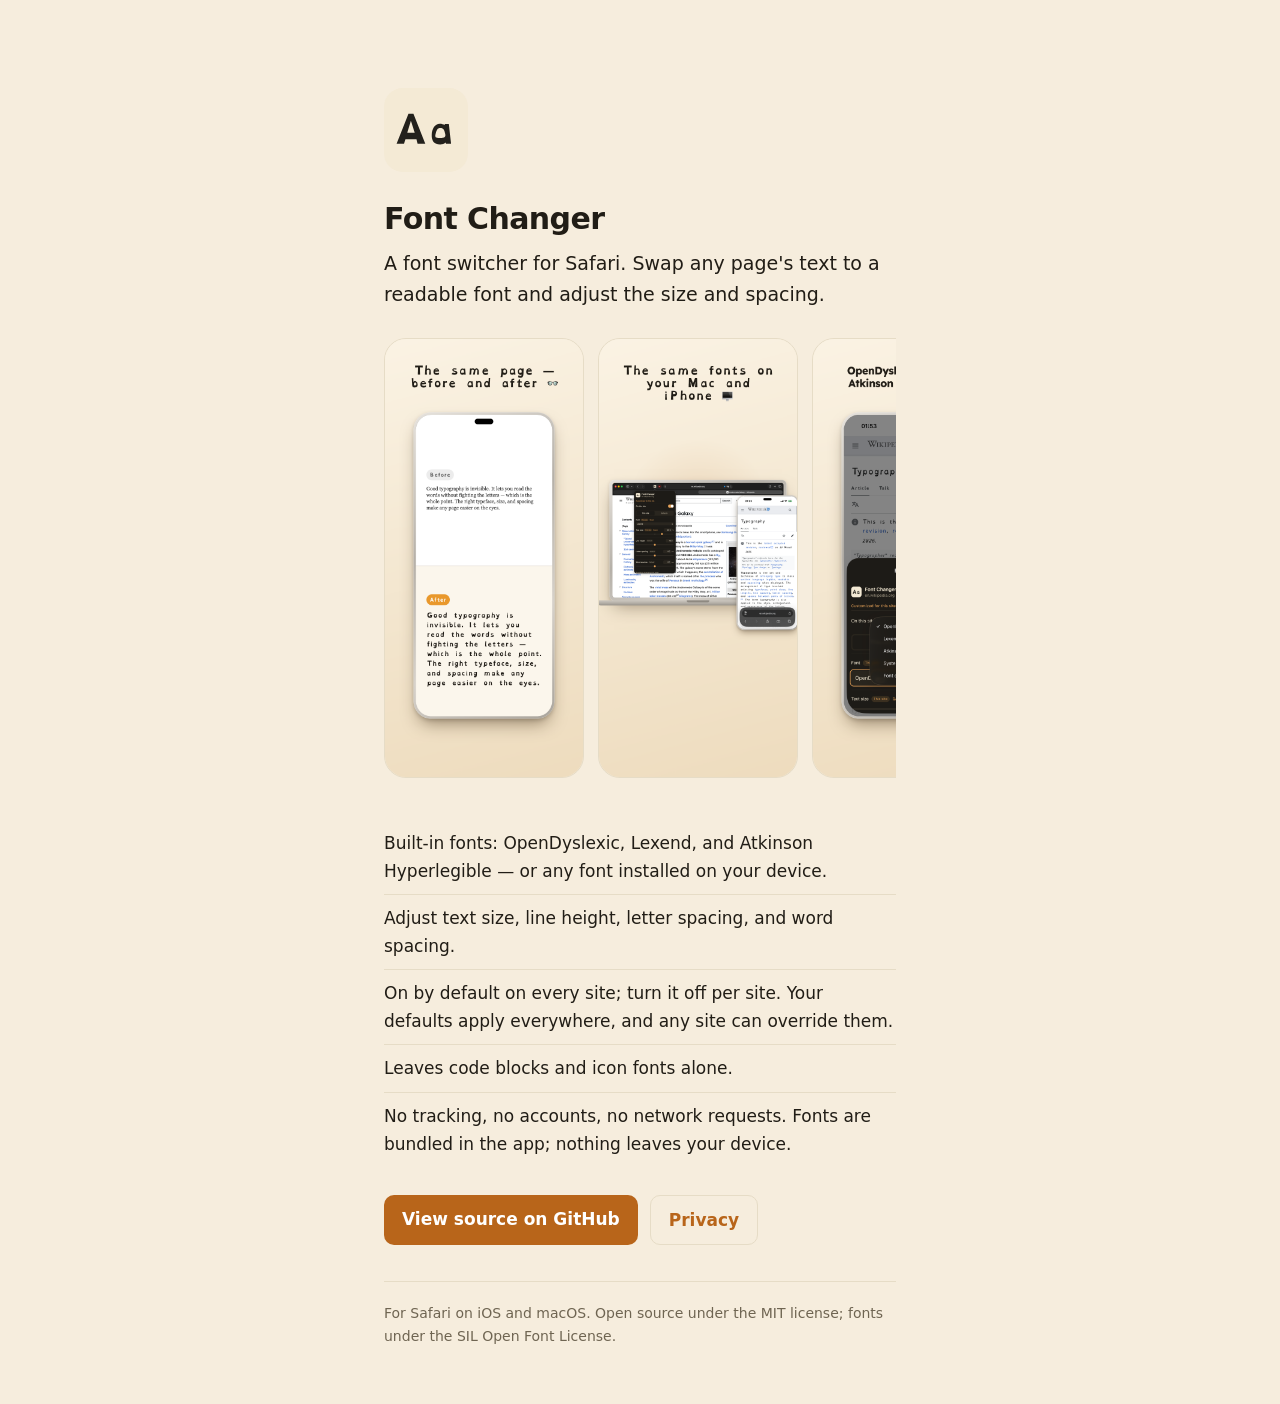
==== commit 36421bf4: "Screenshots: 5-frame set (before/after rendered, cross-platform) + add to website" ====
--- a/docs/index.html
+++ b/docs/index.html
@@ -59,6 +59,11 @@
       }
       @media (prefers-color-scheme: dark) { a.btn { color: #1c160d; } }
       a.btn.ghost { background: transparent; color: var(--accent); border: 1px solid var(--line); }
+      .shots { display: flex; gap: 14px; overflow-x: auto; margin: 0 0 32px;
+        padding-bottom: 10px; scroll-snap-type: x mandatory;
+        -webkit-overflow-scrolling: touch; }
+      .shots img { height: 440px; border-radius: 22px; flex: 0 0 auto;
+        scroll-snap-align: center; border: 1px solid var(--line); }
       footer { color: var(--muted); font-size: 14px; border-top: 1px solid var(--line); padding-top: 20px; }
       footer a { color: var(--accent); }
       :focus-visible { outline: 2px solid var(--accent); outline-offset: 2px; }
@@ -69,6 +74,14 @@
       <img class="logo" src="icon.svg" width="84" height="84" alt="Font Changer icon" />
       <h1>Font Changer</h1>
       <p class="tagline">A font switcher for Safari. Swap any page's text to a readable font and adjust the size and spacing.</p>
+
+      <div class="shots">
+        <img src="shots/1.png" width="200" height="434" alt="The same page, before and after" />
+        <img src="shots/2.png" width="200" height="434" alt="The same fonts on Mac and iPhone" />
+        <img src="shots/3.png" width="200" height="434" alt="Choose OpenDyslexic, Lexend, or Atkinson Hyperlegible" />
+        <img src="shots/4.png" width="200" height="434" alt="Set the size, line height, and spacing" />
+        <img src="shots/5.png" width="200" height="434" alt="Customize any site, or turn it off" />
+      </div>
 
       <ul>
         <li>Built-in fonts: OpenDyslexic, Lexend, and Atkinson Hyperlegible — or any font installed on your device.</li>
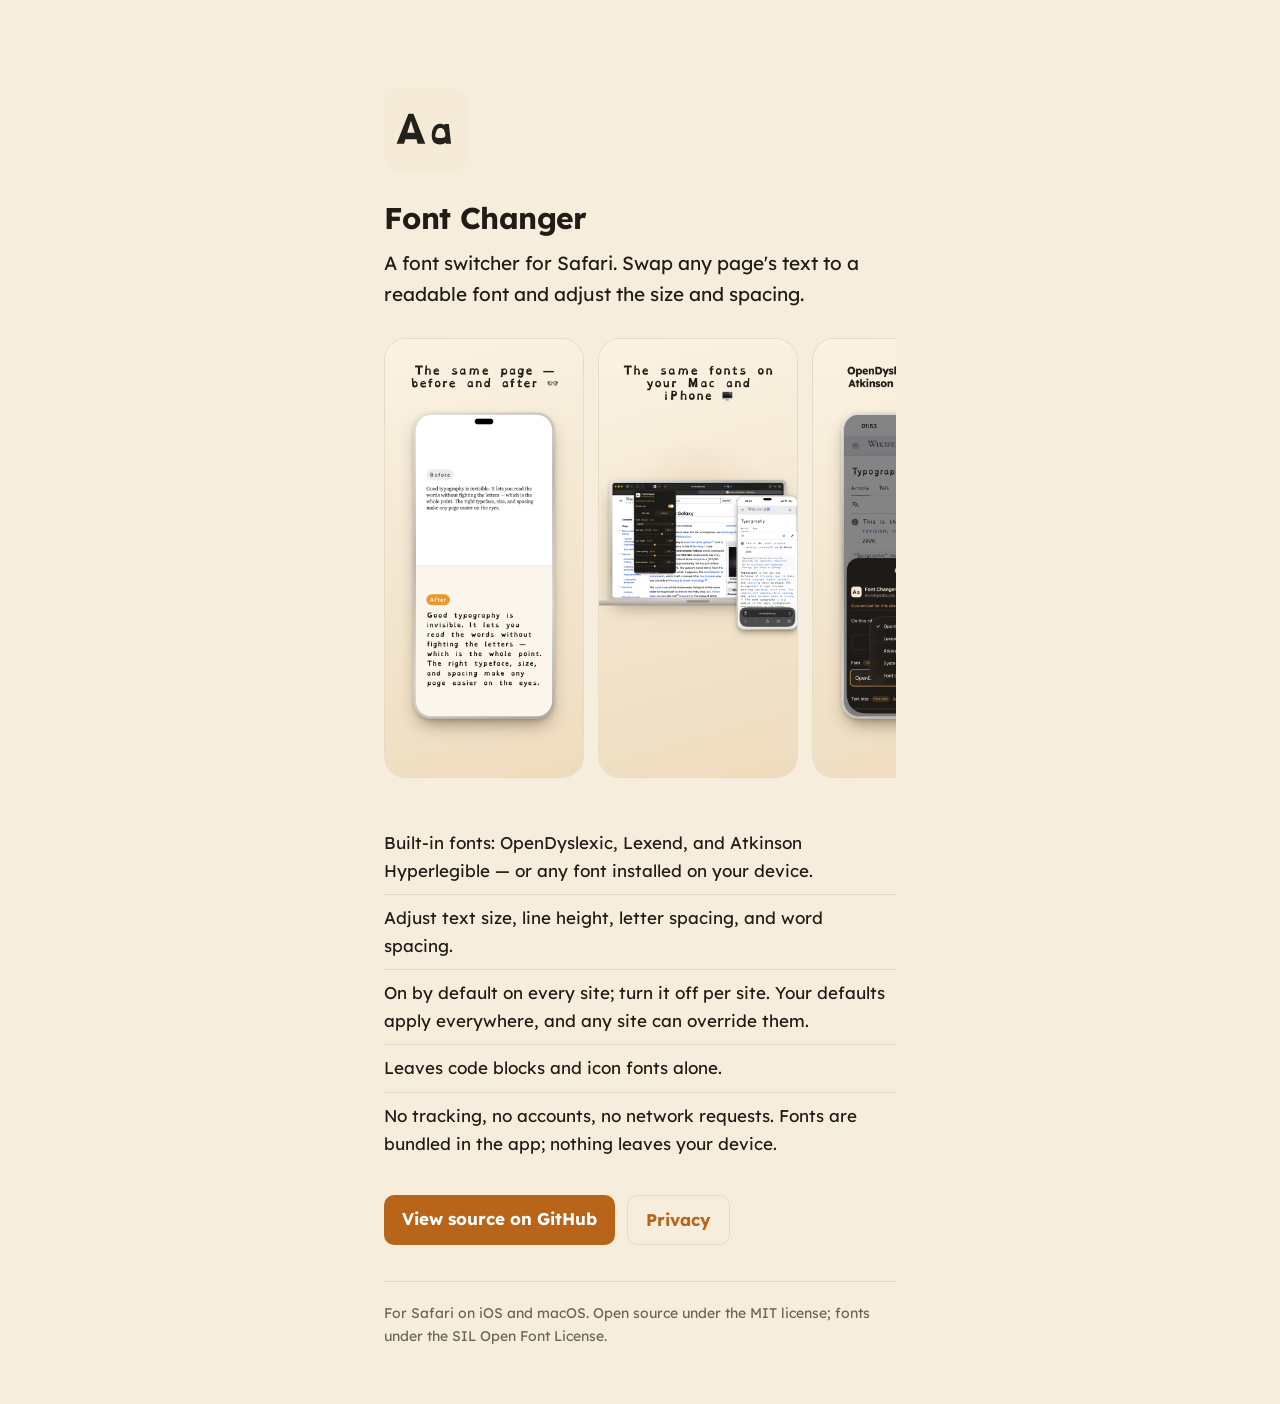
==== commit a48a8099: "Site in Lexend; privacy contact via GitHub issues" ====
--- a/docs/index.html
+++ b/docs/index.html
@@ -15,6 +15,11 @@
     <meta property="og:image" content="og.png" />
     <meta name="twitter:card" content="summary_large_image" />
     <style>
+      /* We use our own: the site is set in Lexend (bundled, self-hosted). */
+      @font-face { font-family: "Lexend"; font-weight: 400; font-display: swap;
+        src: url("fonts/lexend-400.woff2") format("woff2"); }
+      @font-face { font-family: "Lexend"; font-weight: 700; font-display: swap;
+        src: url("fonts/lexend-700.woff2") format("woff2"); }
       :root {
         --bg: #f6eddd;
         --fg: #211d16;
@@ -37,7 +42,7 @@
         margin: 0;
         background: var(--bg);
         color: var(--fg);
-        font: 17px/1.65 -apple-system, BlinkMacSystemFont, "Segoe UI", system-ui, sans-serif;
+        font: 17px/1.65 "Lexend", -apple-system, BlinkMacSystemFont, "Segoe UI", system-ui, sans-serif;
         -webkit-font-smoothing: antialiased;
       }
       .wrap { max-width: 560px; margin: 0 auto; padding: 88px 24px 56px; }
